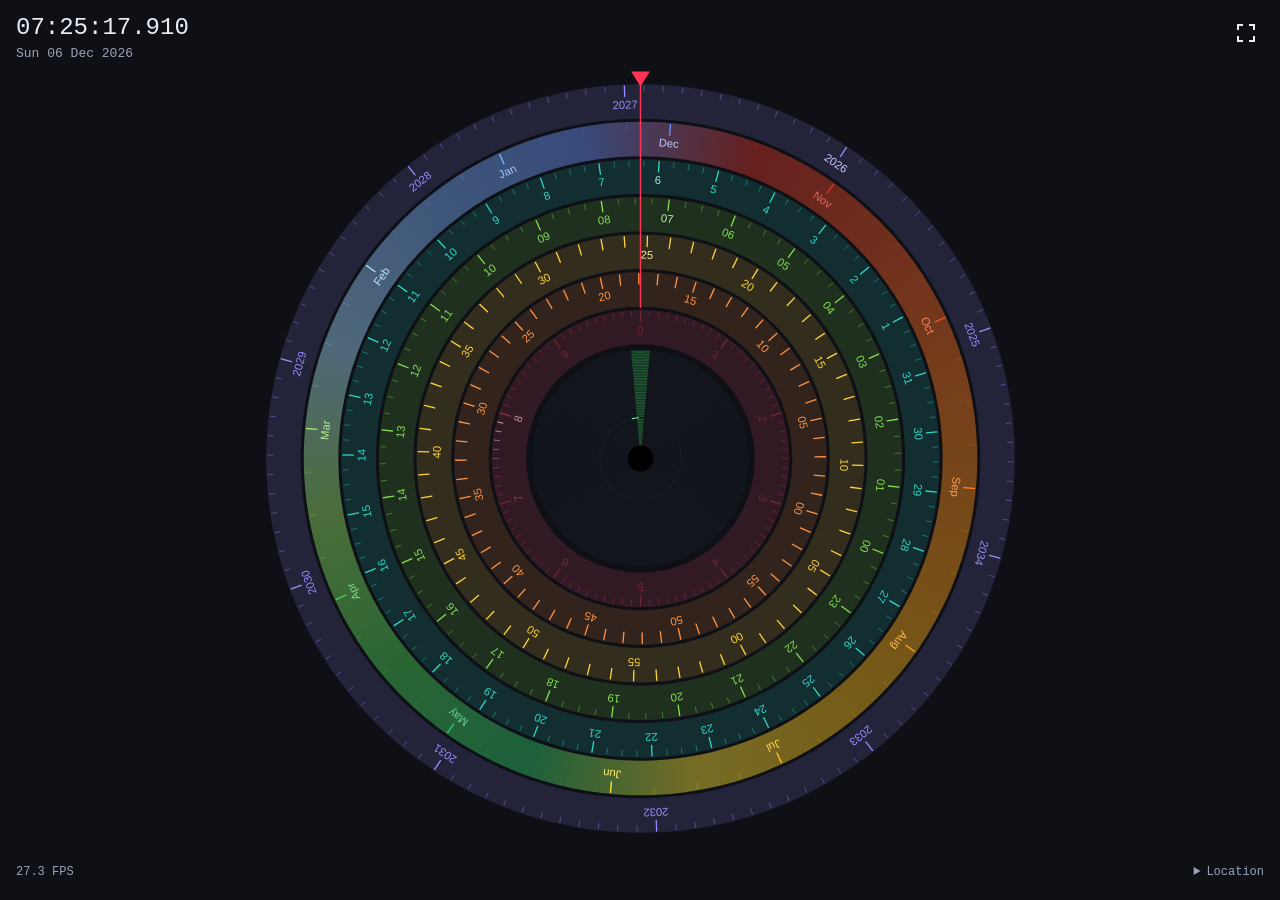
==== GitHubPages/index.html @ 8f7ada44 "Add HTML5 disc clock for GitHub Pages" ====
<!doctype html>
<html lang="en">
<head>
  <meta charset="utf-8">
  <meta name="viewport" content="width=device-width, initial-scale=1">
  <meta name="theme-color" content="#0e1016">
  <title>Disc Clock</title>
  <link rel="stylesheet" href="style.css">
  <script src="clock.js" defer></script>
</head>
<body>
  <header>
    <div class="readout">
      <time id="time">00:00:00.000</time>
      <div id="date"></div>
    </div>
    <button id="fullscreen" type="button" title="Toggle fullscreen" aria-label="Toggle fullscreen">
      <span class="fullscreen-icon" aria-hidden="true"></span>
    </button>
  </header>
  <main>
    <canvas id="clock" role="img" aria-label="Disc clock with rotating year, month, day, hour, minute and second rings, a ten-second light and sixty central rings."></canvas>
    <noscript>This clock requires JavaScript.</noscript>
  </main>
  <footer>
    <span id="fps">0.0 FPS</span>
    <details id="location-settings">
      <summary>Location</summary>
      <form id="location-form">
        <label>Latitude<input id="latitude" name="latitude" type="number" min="-90" max="90" step="any" required></label>
        <label>Longitude<input id="longitude" name="longitude" type="number" min="-180" max="180" step="any" required></label>
        <div class="form-actions">
          <button type="submit">Apply</button>
          <button id="automatic-location" type="button">Use IP location</button>
        </div>
        <output id="sun-status" aria-live="polite">Sun data pending</output>
      </form>
    </details>
  </footer>
</body>
</html>
---- GitHubPages/style.css ----
:root {
  color-scheme: dark;
  --background: #0e1016;
  --foreground: #e8ecf4;
  --muted: #9aa3b5;
  font-family: Consolas, "Liberation Mono", monospace;
  color: var(--foreground);
  background: var(--background);
}

* { box-sizing: border-box; }
body { margin: 0; height: 100vh; height: 100dvh; display: grid; grid-template-rows: auto minmax(0, 1fr) auto; }
header { display: flex; align-items: flex-start; justify-content: space-between; padding: 14px 16px 6px; gap: 12px; }
#time { display: block; font-size: 24px; font-variant-numeric: tabular-nums; white-space: nowrap; }
#date { margin-top: 5px; font-size: 13px; color: var(--muted); }
main { min-height: 0; min-width: 0; display: grid; place-items: center; overflow: hidden; }
canvas { display: block; }
footer { display: flex; align-items: center; justify-content: space-between; padding: 8px 16px 14px; color: var(--muted); font-size: 12px; gap: 12px; }
button, input { font: inherit; color: var(--foreground); background: #191e28; border: 1px solid #485165; border-radius: 4px; }
button { cursor: pointer; padding: 8px 10px; min-height: 36px; }
button:hover { background: #28313e; }
button:focus-visible, input:focus-visible, summary:focus-visible { outline: 2px solid #2fd6c6; outline-offset: 3px; }
#fullscreen { width: 38px; height: 38px; display: grid; place-items: center; background: transparent; border-color: transparent; flex-shrink: 0; }
.fullscreen-icon { width: 18px; height: 18px; background: linear-gradient(currentColor, currentColor) left top / 6px 2px no-repeat, linear-gradient(currentColor, currentColor) left top / 2px 6px no-repeat, linear-gradient(currentColor, currentColor) right top / 6px 2px no-repeat, linear-gradient(currentColor, currentColor) right top / 2px 6px no-repeat, linear-gradient(currentColor, currentColor) left bottom / 6px 2px no-repeat, linear-gradient(currentColor, currentColor) left bottom / 2px 6px no-repeat, linear-gradient(currentColor, currentColor) right bottom / 6px 2px no-repeat, linear-gradient(currentColor, currentColor) right bottom / 2px 6px no-repeat; }
details { position: relative; }
summary { cursor: pointer; padding: 7px 0 7px 10px; }
form { position: absolute; bottom: 38px; right: 0; width: min(290px, calc(100vw - 32px)); padding: 16px; background: #151922; border: 1px solid #485165; border-radius: 6px; box-shadow: 0 8px 30px #0008; display: grid; gap: 12px; }
label { display: grid; gap: 5px; }
input { width: 100%; padding: 8px; min-width: 0; }
.form-actions { display: flex; flex-wrap: wrap; gap: 8px; }
output { font-size: 12px; line-height: 1.5; overflow-wrap: anywhere; }
@media (max-width: 400px) { #time { font-size: 21px; } }
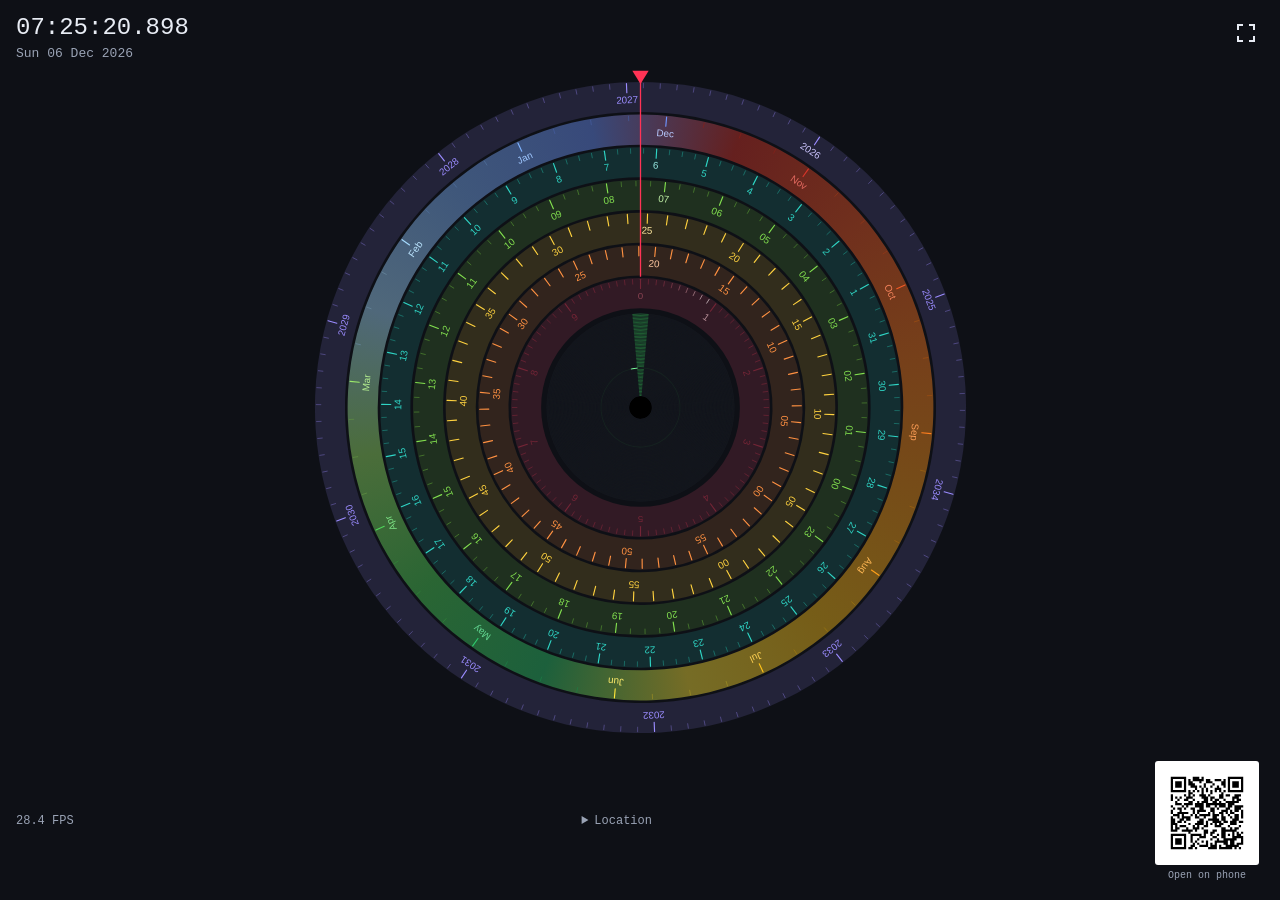
==== commit 32b69076: "Add QR code to share clock" ====
--- a/GitHubPages/index.html
+++ b/GitHubPages/index.html
@@ -36,6 +36,10 @@
         <output id="sun-status" aria-live="polite">Sun data pending</output>
       </form>
     </details>
+    <a id="share-qr" href="https://hertzvador.github.io/milleniumClock/" target="_blank" rel="noopener" aria-label="Open Disc Clock on another device">
+      <img src="share-qr.svg" alt="QR code for https://hertzvador.github.io/milleniumClock/">
+      <span>Open on phone</span>
+    </a>
   </footer>
 </body>
 </html>
--- a/GitHubPages/style.css
+++ b/GitHubPages/style.css
@@ -29,4 +29,7 @@
 input { width: 100%; padding: 8px; min-width: 0; }
 .form-actions { display: flex; flex-wrap: wrap; gap: 8px; }
 output { font-size: 12px; line-height: 1.5; overflow-wrap: anywhere; }
+#share-qr { display: grid; justify-items: center; gap: 5px; padding: 5px; color: var(--muted); font-size: 10px; text-decoration: none; flex: 0 0 auto; }
+#share-qr img { display: block; width: 104px; height: 104px; padding: 7px; background: #fff; border-radius: 3px; }
+#share-qr:hover { color: var(--foreground); }
 @media (max-width: 400px) { #time { font-size: 21px; } }
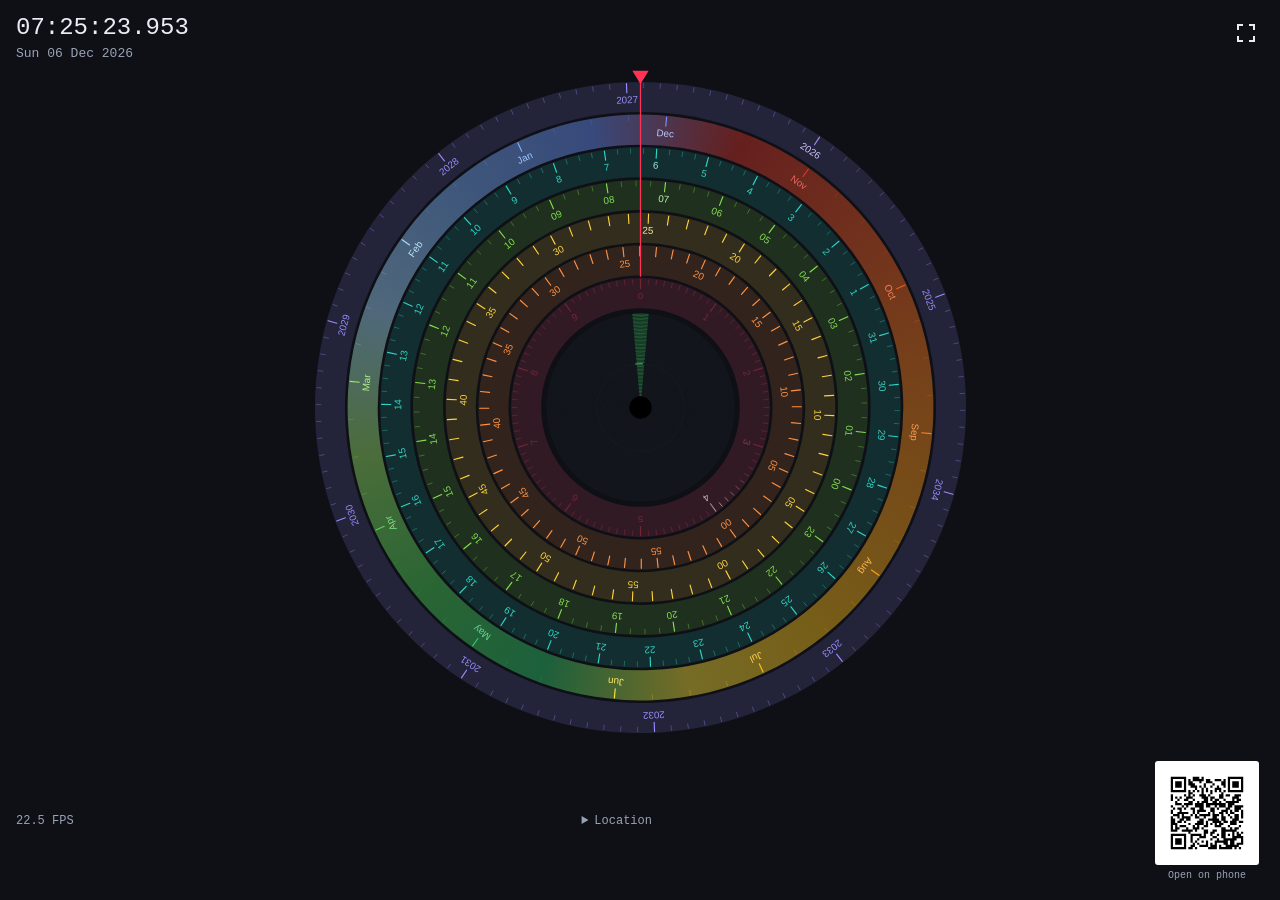
==== commit 666f2397: "Bust cached styles for QR code" ====
--- a/GitHubPages/index.html
+++ b/GitHubPages/index.html
@@ -5,7 +5,7 @@
   <meta name="viewport" content="width=device-width, initial-scale=1">
   <meta name="theme-color" content="#0e1016">
   <title>Disc Clock</title>
-  <link rel="stylesheet" href="style.css">
+  <link rel="stylesheet" href="style.css?v=qr-1">
   <script src="clock.js" defer></script>
 </head>
 <body>
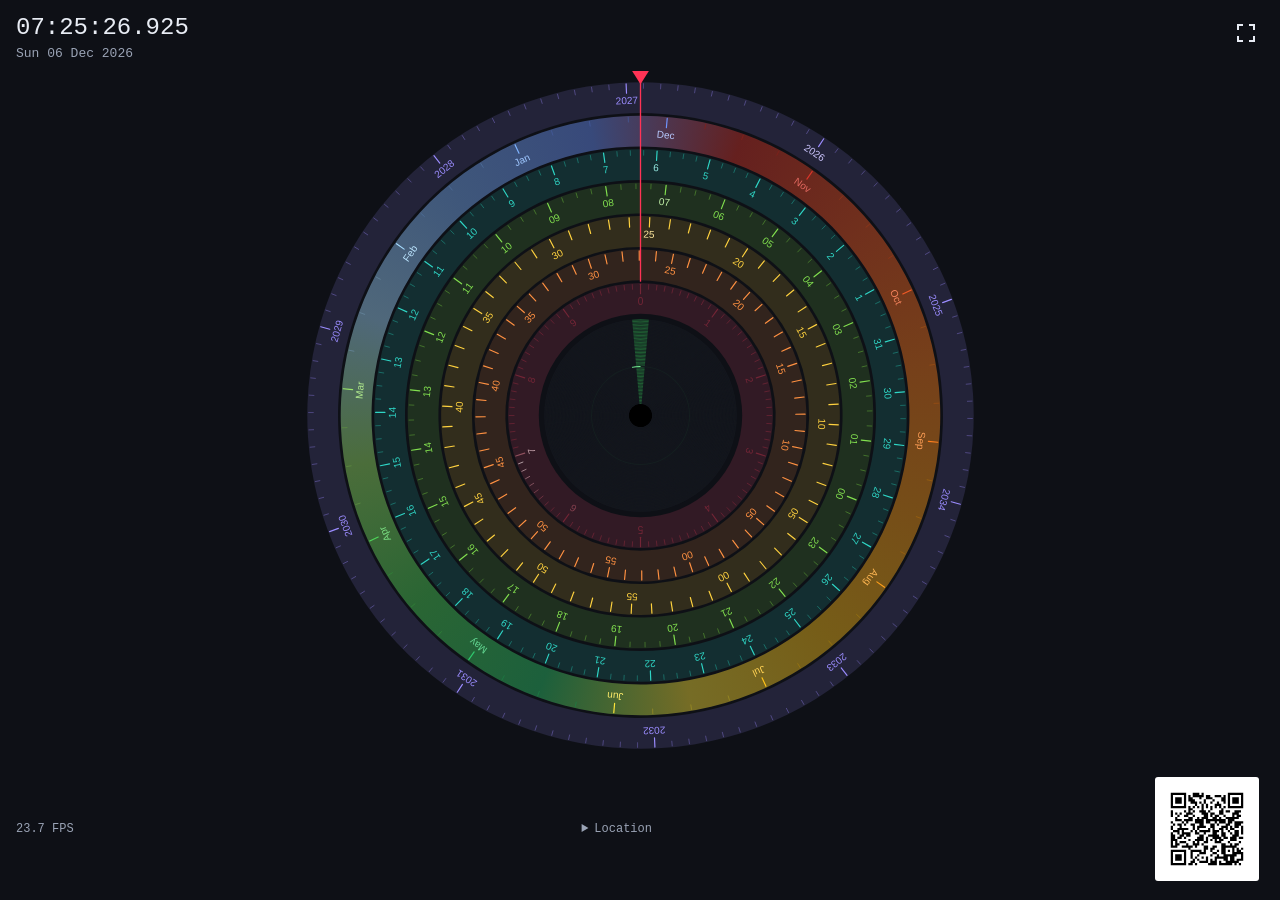
==== commit 054b0216: "Remove QR code caption" ====
--- a/GitHubPages/index.html
+++ b/GitHubPages/index.html
@@ -38,7 +38,6 @@
     </details>
     <a id="share-qr" href="https://hertzvador.github.io/milleniumClock/" target="_blank" rel="noopener" aria-label="Open Disc Clock on another device">
       <img src="share-qr.svg" alt="QR code for https://hertzvador.github.io/milleniumClock/">
-      <span>Open on phone</span>
     </a>
   </footer>
 </body>
--- a/GitHubPages/style.css
+++ b/GitHubPages/style.css
@@ -29,7 +29,6 @@
 input { width: 100%; padding: 8px; min-width: 0; }
 .form-actions { display: flex; flex-wrap: wrap; gap: 8px; }
 output { font-size: 12px; line-height: 1.5; overflow-wrap: anywhere; }
-#share-qr { display: grid; justify-items: center; gap: 5px; padding: 5px; color: var(--muted); font-size: 10px; text-decoration: none; flex: 0 0 auto; }
+#share-qr { display: block; padding: 5px; flex: 0 0 auto; }
 #share-qr img { display: block; width: 104px; height: 104px; padding: 7px; background: #fff; border-radius: 3px; }
-#share-qr:hover { color: var(--foreground); }
 @media (max-width: 400px) { #time { font-size: 21px; } }
